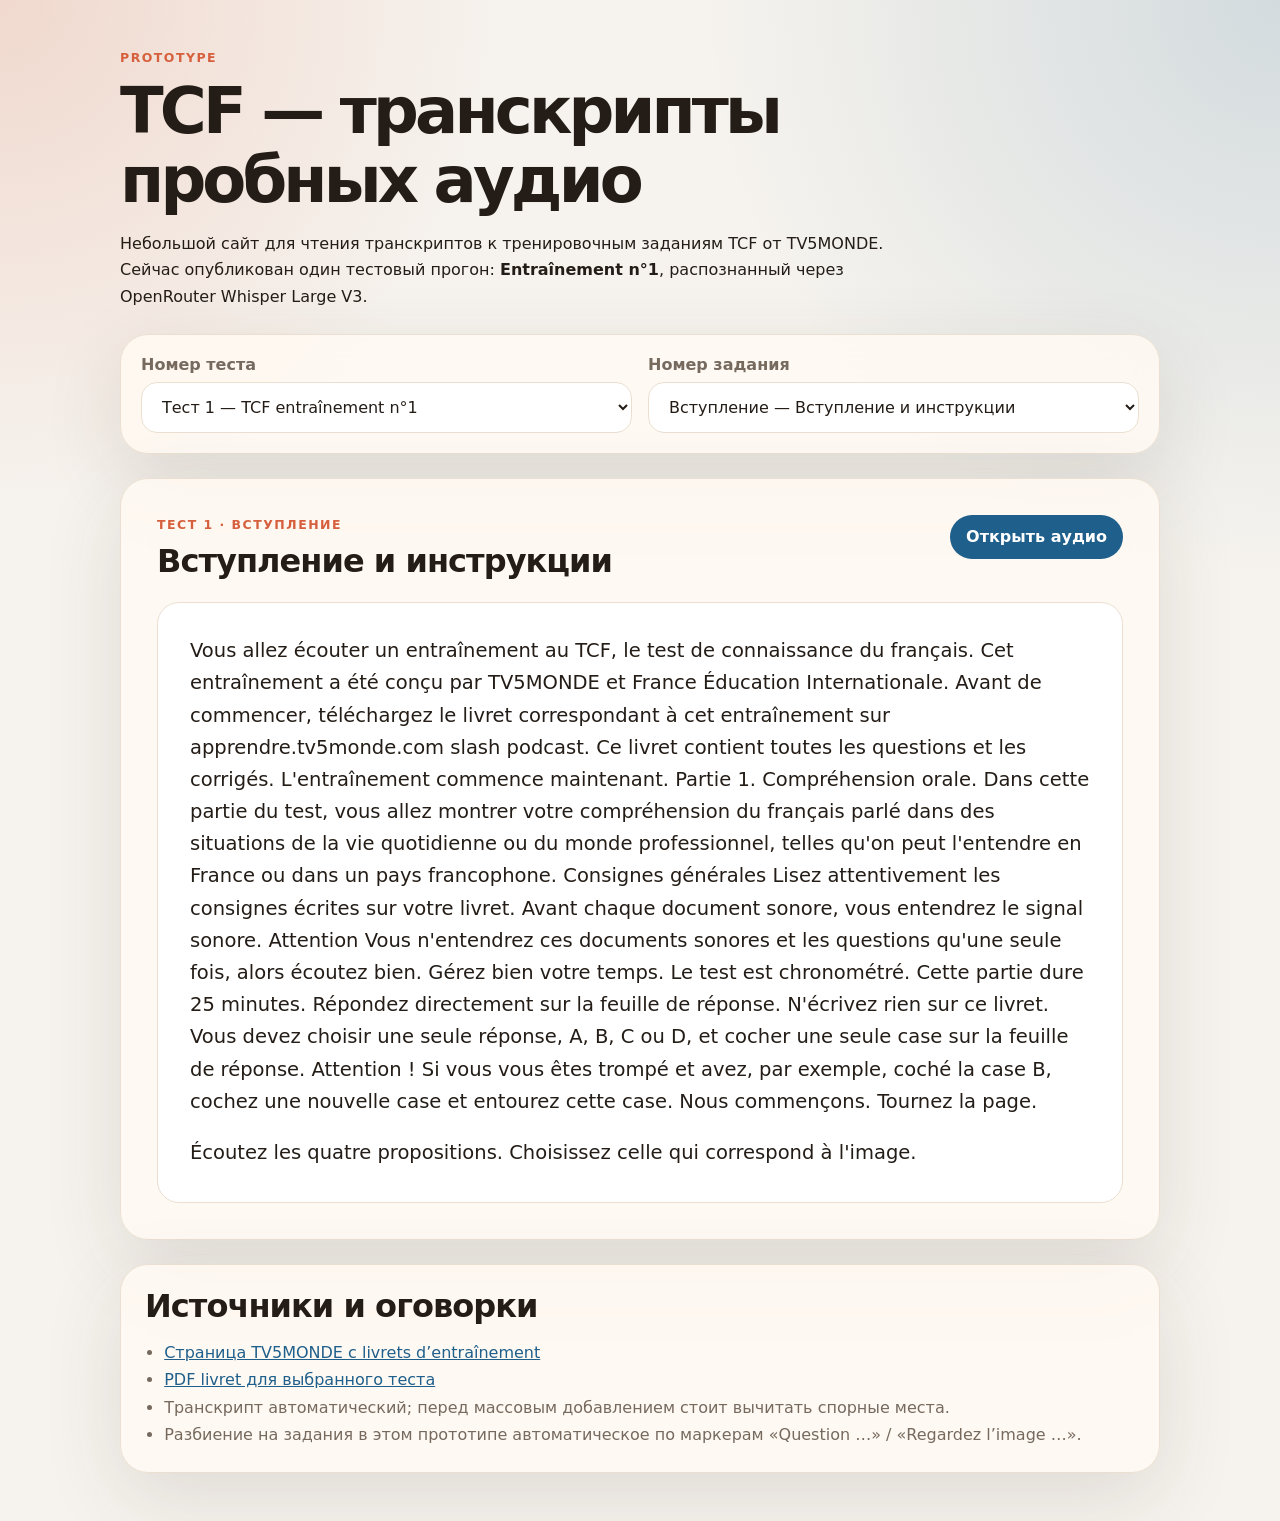
==== docs/index.html @ 1dbebdd3 "Use docs directory for GitHub Pages" ====
<!doctype html>
<html lang="ru">
  <head>
    <meta charset="utf-8" />
    <meta name="viewport" content="width=device-width, initial-scale=1" />
    <title>TCF — транскрипты аудио</title>
    <link rel="stylesheet" href="./styles.css" />
  </head>
  <body>
    <main class="shell">
      <header class="hero">
        <p class="eyebrow">Prototype</p>
        <h1>TCF — транскрипты пробных аудио</h1>
        <p>
          Небольшой сайт для чтения транскриптов к тренировочным заданиям TCF от TV5MONDE.
          Сейчас опубликован один тестовый прогон: <strong>Entraînement n°1</strong>, распознанный через
          OpenRouter Whisper Large V3.
        </p>
      </header>

      <section class="panel controls" aria-label="Выбор транскрипта">
        <label>
          <span>Номер теста</span>
          <select id="testSelect"></select>
        </label>
        <label>
          <span>Номер задания</span>
          <select id="taskSelect"></select>
        </label>
      </section>

      <section class="panel transcript-card" aria-live="polite">
        <div class="card-topline">
          <div>
            <p class="eyebrow" id="taskMeta">Загрузка…</p>
            <h2 id="taskTitle">Транскрипт</h2>
          </div>
          <a id="audioLink" class="button" href="#" target="_blank" rel="noreferrer">Открыть аудио</a>
        </div>
        <article id="transcript" class="transcript"></article>
      </section>

      <section class="panel notes">
        <h2>Источники и оговорки</h2>
        <ul>
          <li><a id="sourcePage" href="#" target="_blank" rel="noreferrer">Страница TV5MONDE с livrets d’entraînement</a></li>
          <li><a id="sourcePdf" href="#" target="_blank" rel="noreferrer">PDF livret для выбранного теста</a></li>
          <li>Транскрипт автоматический; перед массовым добавлением стоит вычитать спорные места.</li>
          <li>Разбиение на задания в этом прототипе автоматическое по маркерам «Question …» / «Regardez l’image …».</li>
        </ul>
      </section>
    </main>

    <script src="./app.js" type="module"></script>
  </body>
</html>
---- docs/styles.css ----
:root {
  color-scheme: light;
  --bg: #f6f3ee;
  --panel: #fffaf3;
  --panel-strong: #ffffff;
  --text: #241d17;
  --muted: #766a5f;
  --accent: #1f5f8b;
  --accent-2: #d6603d;
  --border: #eadfd0;
  --shadow: 0 24px 80px rgba(61, 43, 26, 0.12);
}

* { box-sizing: border-box; }

body {
  margin: 0;
  min-height: 100vh;
  font-family: Inter, ui-sans-serif, system-ui, -apple-system, BlinkMacSystemFont, "Segoe UI", sans-serif;
  color: var(--text);
  background:
    radial-gradient(circle at top left, rgba(214, 96, 61, 0.18), transparent 32rem),
    radial-gradient(circle at top right, rgba(31, 95, 139, 0.16), transparent 36rem),
    var(--bg);
}

.shell {
  width: min(1040px, calc(100% - 32px));
  margin: 0 auto;
  padding: 48px 0;
}

.hero {
  margin-bottom: 24px;
  max-width: 820px;
}

.eyebrow {
  margin: 0 0 8px;
  color: var(--accent-2);
  font-size: 0.78rem;
  font-weight: 800;
  letter-spacing: 0.12em;
  text-transform: uppercase;
}

h1, h2 { margin: 0; line-height: 1.08; }

h1 {
  font-size: clamp(2.1rem, 5vw, 4.9rem);
  letter-spacing: -0.06em;
}

h2 {
  font-size: clamp(1.35rem, 3vw, 2rem);
  letter-spacing: -0.03em;
}

p { line-height: 1.65; }

a { color: var(--accent); }

.panel {
  background: rgba(255, 250, 243, 0.86);
  border: 1px solid var(--border);
  border-radius: 28px;
  box-shadow: var(--shadow);
  backdrop-filter: blur(16px);
}

.controls {
  display: grid;
  grid-template-columns: repeat(2, minmax(0, 1fr));
  gap: 16px;
  margin: 24px 0;
  padding: 20px;
}

label span {
  display: block;
  margin: 0 0 8px;
  color: var(--muted);
  font-weight: 700;
}

select {
  width: 100%;
  border: 1px solid var(--border);
  border-radius: 16px;
  padding: 14px 16px;
  background: var(--panel-strong);
  color: var(--text);
  font: inherit;
}

.transcript-card { padding: clamp(20px, 4vw, 36px); }

.card-topline {
  display: flex;
  align-items: flex-start;
  justify-content: space-between;
  gap: 20px;
  margin-bottom: 24px;
}

.button {
  flex: 0 0 auto;
  display: inline-flex;
  align-items: center;
  justify-content: center;
  min-height: 44px;
  padding: 0 16px;
  border-radius: 999px;
  background: var(--accent);
  color: #fff;
  font-weight: 800;
  text-decoration: none;
}

.transcript {
  padding: clamp(18px, 4vw, 32px);
  border-radius: 22px;
  background: var(--panel-strong);
  border: 1px solid var(--border);
  font-size: clamp(1.05rem, 2vw, 1.22rem);
  line-height: 1.85;
  white-space: pre-wrap;
}

.transcript p { margin: 0 0 1em; }
.transcript p:last-child { margin-bottom: 0; }

.notes {
  margin-top: 24px;
  padding: 24px;
}

.notes ul {
  margin: 16px 0 0;
  padding-left: 1.2rem;
  color: var(--muted);
  line-height: 1.7;
}

@media (max-width: 720px) {
  .shell { width: min(100% - 20px, 1040px); padding: 28px 0; }
  .controls { grid-template-columns: 1fr; }
  .card-topline { flex-direction: column; }
  .button { width: 100%; }
}
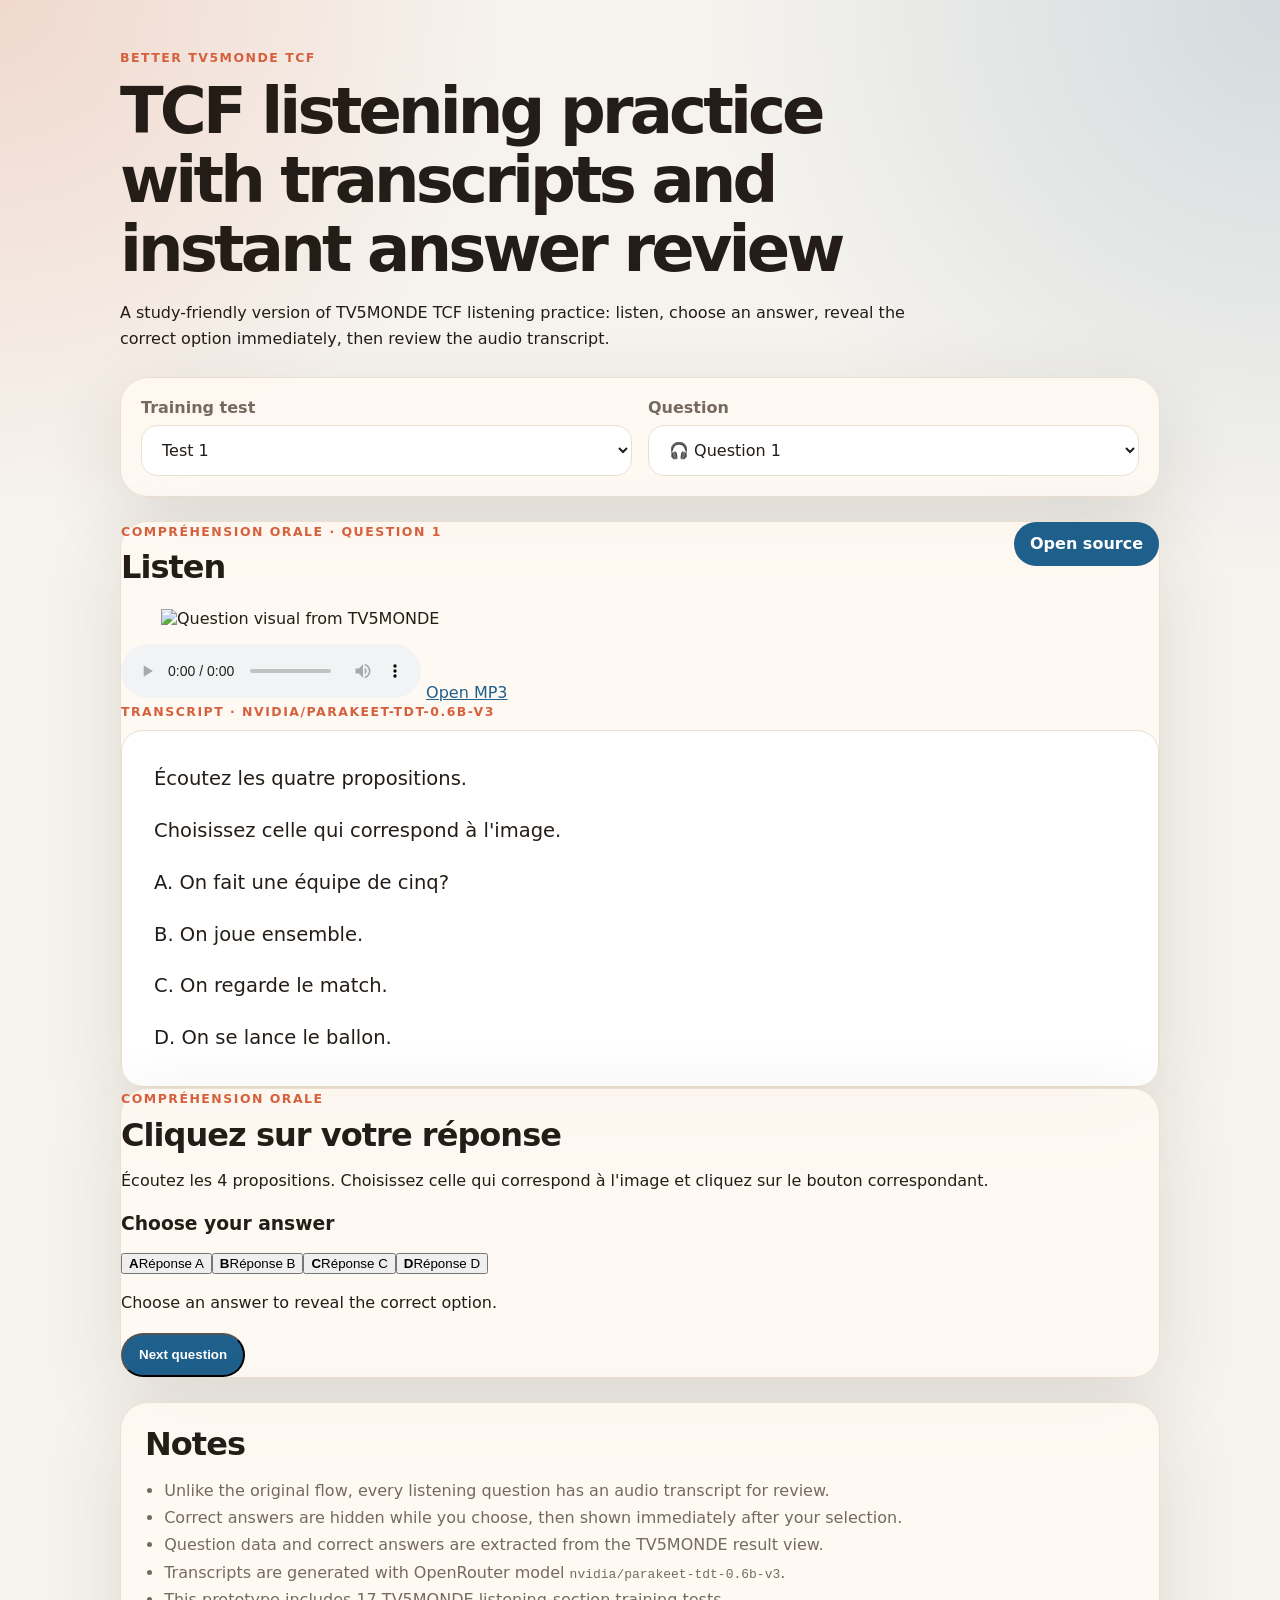
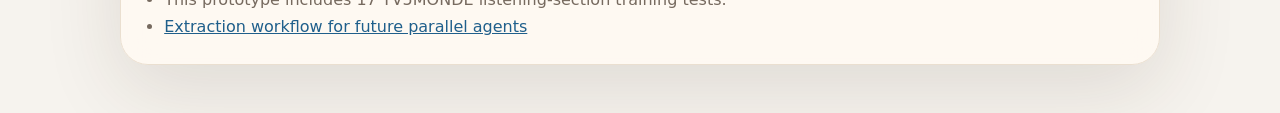
==== commit 9586eb97: "Rename project to Better TV5MONDE TCF" ====
--- a/docs/index.html
+++ b/docs/index.html
@@ -1,52 +1,82 @@
 <!doctype html>
-<html lang="ru">
+<html lang="en">
   <head>
     <meta charset="utf-8" />
     <meta name="viewport" content="width=device-width, initial-scale=1" />
-    <title>TCF — транскрипты аудио</title>
+    <title>Better TV5MONDE TCF</title>
     <link rel="stylesheet" href="./styles.css" />
   </head>
   <body>
     <main class="shell">
       <header class="hero">
-        <p class="eyebrow">Prototype</p>
-        <h1>TCF — транскрипты пробных аудио</h1>
+        <p class="eyebrow">Better TV5MONDE TCF</p>
+        <h1>TCF listening practice with transcripts and instant answer review</h1>
         <p>
-          Небольшой сайт для чтения транскриптов к тренировочным заданиям TCF от TV5MONDE.
-          Сейчас опубликован один тестовый прогон: <strong>Entraînement n°1</strong>, распознанный через
-          OpenRouter Whisper Large V3.
+          A study-friendly version of TV5MONDE TCF listening practice: listen, choose an
+          answer, reveal the correct option immediately, then review the audio transcript.
         </p>
       </header>
 
-      <section class="panel controls" aria-label="Выбор транскрипта">
+      <section class="panel controls" aria-label="Question selection">
         <label>
-          <span>Номер теста</span>
-          <select id="testSelect"></select>
+          <span>Training test</span>
+          <select id="lotSelect"></select>
         </label>
         <label>
-          <span>Номер задания</span>
-          <select id="taskSelect"></select>
+          <span>Question</span>
+          <select id="questionSelect"></select>
         </label>
       </section>
 
-      <section class="panel transcript-card" aria-live="polite">
-        <div class="card-topline">
-          <div>
-            <p class="eyebrow" id="taskMeta">Загрузка…</p>
-            <h2 id="taskTitle">Транскрипт</h2>
+      <section class="layout">
+        <article class="panel media-card">
+          <div class="card-topline">
+            <div>
+              <p class="eyebrow" id="questionMeta">Loading…</p>
+              <h2>Listen</h2>
+            </div>
+            <a id="sourceLink" class="button secondary" href="#" target="_blank" rel="noreferrer">Open source</a>
           </div>
-          <a id="audioLink" class="button" href="#" target="_blank" rel="noreferrer">Открыть аудио</a>
-        </div>
-        <article id="transcript" class="transcript"></article>
+
+          <figure id="imageBlock" class="image-block" hidden>
+            <img id="questionImage" alt="Question visual from TV5MONDE" />
+          </figure>
+
+          <div id="audioBlock" class="audio-block" hidden>
+            <audio id="audio" controls preload="metadata"></audio>
+            <a id="audioLink" href="#" target="_blank" rel="noreferrer">Open MP3</a>
+          </div>
+
+          <section class="transcript-section" aria-label="Audio transcript">
+            <p class="eyebrow" id="modelMeta">Transcript</p>
+            <div id="transcript" class="transcript"></div>
+          </section>
+        </article>
+
+        <article class="panel answer-card">
+          <p class="eyebrow" id="skillMeta">Question</p>
+          <h2 id="questionTitle">Question</h2>
+          <p id="instruction" class="instruction"></p>
+
+          <h3>Choose your answer</h3>
+          <div id="answers" class="answers"></div>
+          <p id="feedback" class="feedback" aria-live="polite"></p>
+
+          <div class="actions">
+            <button id="nextButton" class="button" type="button">Next question</button>
+          </div>
+        </article>
       </section>
 
       <section class="panel notes">
-        <h2>Источники и оговорки</h2>
+        <h2>Notes</h2>
         <ul>
-          <li><a id="sourcePage" href="#" target="_blank" rel="noreferrer">Страница TV5MONDE с livrets d’entraînement</a></li>
-          <li><a id="sourcePdf" href="#" target="_blank" rel="noreferrer">PDF livret для выбранного теста</a></li>
-          <li>Транскрипт автоматический; перед массовым добавлением стоит вычитать спорные места.</li>
-          <li>Разбиение на задания в этом прототипе автоматическое по маркерам «Question …» / «Regardez l’image …».</li>
+          <li>Unlike the original flow, every listening question has an audio transcript for review.</li>
+          <li>Correct answers are hidden while you choose, then shown immediately after your selection.</li>
+          <li>Question data and correct answers are extracted from the TV5MONDE result view.</li>
+          <li>Transcripts are generated with OpenRouter model <code>nvidia/parakeet-tdt-0.6b-v3</code>.</li>
+          <li>This prototype includes 17 TV5MONDE listening-section training tests.</li>
+          <li><a href="./EXTRACTION.md">Extraction workflow for future parallel agents</a></li>
         </ul>
       </section>
     </main>
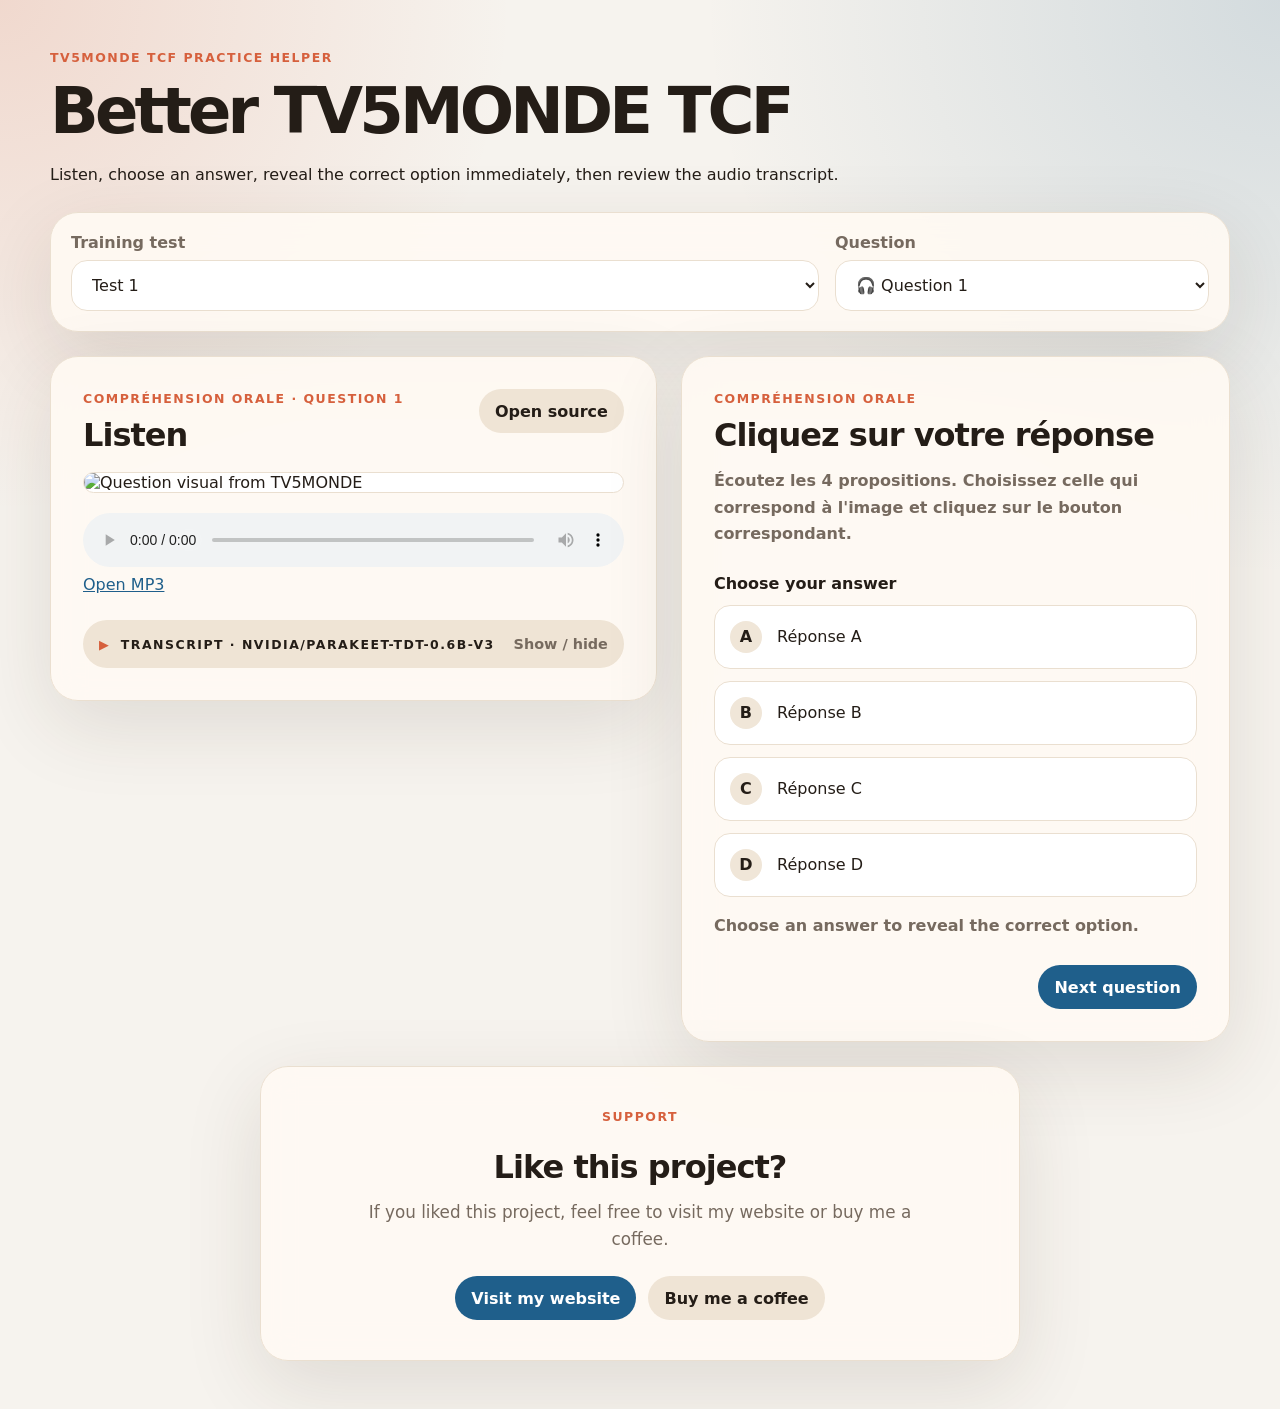
==== commit 5895a3d9: "Improve footer support card" ====
--- a/docs/index.html
+++ b/docs/index.html
@@ -9,11 +9,10 @@
   <body>
     <main class="shell">
       <header class="hero">
-        <p class="eyebrow">Better TV5MONDE TCF</p>
-        <h1>TCF listening practice with transcripts and instant answer review</h1>
+        <p class="eyebrow">TV5MONDE TCF practice helper</p>
+        <h1>Better TV5MONDE TCF</h1>
         <p>
-          A study-friendly version of TV5MONDE TCF listening practice: listen, choose an
-          answer, reveal the correct option immediately, then review the audio transcript.
+          Listen, choose an answer, reveal the correct option immediately, then review the audio transcript.
         </p>
       </header>
 
@@ -48,8 +47,13 @@
           </div>
 
           <section class="transcript-section" aria-label="Audio transcript">
-            <p class="eyebrow" id="modelMeta">Transcript</p>
-            <div id="transcript" class="transcript"></div>
+            <details id="transcriptDetails" class="transcript-disclosure">
+              <summary>
+                <span id="modelMeta">Transcript</span>
+                <span class="summary-hint">Show / hide</span>
+              </summary>
+              <div id="transcript" class="transcript"></div>
+            </details>
           </section>
         </article>
 
@@ -68,17 +72,17 @@
         </article>
       </section>
 
-      <section class="panel notes">
-        <h2>Notes</h2>
-        <ul>
-          <li>Unlike the original flow, every listening question has an audio transcript for review.</li>
-          <li>Correct answers are hidden while you choose, then shown immediately after your selection.</li>
-          <li>Question data and correct answers are extracted from the TV5MONDE result view.</li>
-          <li>Transcripts are generated with OpenRouter model <code>nvidia/parakeet-tdt-0.6b-v3</code>.</li>
-          <li>This prototype includes 17 TV5MONDE listening-section training tests.</li>
-          <li><a href="./EXTRACTION.md">Extraction workflow for future parallel agents</a></li>
-        </ul>
-      </section>
+      <footer class="panel footer-card">
+        <p class="eyebrow">Support</p>
+        <h2>Like this project?</h2>
+        <p>
+          If you liked this project, feel free to visit my website or buy me a coffee.
+        </p>
+        <div class="footer-links">
+          <a href="https://romanf.cc/" target="_blank" rel="noreferrer">Visit my website</a>
+          <a href="https://buymeacoffee.com/romanf" target="_blank" rel="noreferrer">Buy me a coffee</a>
+        </div>
+      </footer>
     </main>
 
     <script src="./app.js" type="module"></script>
--- a/docs/styles.css
+++ b/docs/styles.css
@@ -7,6 +7,10 @@
   --muted: #766a5f;
   --accent: #1f5f8b;
   --accent-2: #d6603d;
+  --good: #16794b;
+  --good-bg: #eaf8ef;
+  --bad: #b43b2f;
+  --bad-bg: #fff0ec;
   --border: #eadfd0;
   --shadow: 0 24px 80px rgba(61, 43, 26, 0.12);
 }
@@ -25,14 +29,14 @@
 }
 
 .shell {
-  width: min(1040px, calc(100% - 32px));
+  width: min(1180px, calc(100% - 32px));
   margin: 0 auto;
   padding: 48px 0;
 }
 
 .hero {
   margin-bottom: 24px;
-  max-width: 820px;
+  max-width: 900px;
 }
 
 .eyebrow {
@@ -44,7 +48,7 @@
   text-transform: uppercase;
 }
 
-h1, h2 { margin: 0; line-height: 1.08; }
+h1, h2, h3 { margin: 0; line-height: 1.08; }
 
 h1 {
   font-size: clamp(2.1rem, 5vw, 4.9rem);
@@ -56,12 +60,14 @@
   letter-spacing: -0.03em;
 }
 
+h3 { margin-top: 28px; font-size: 1rem; }
+
 p { line-height: 1.65; }
 
 a { color: var(--accent); }
 
 .panel {
-  background: rgba(255, 250, 243, 0.86);
+  background: rgba(255, 250, 243, 0.9);
   border: 1px solid var(--border);
   border-radius: 28px;
   box-shadow: var(--shadow);
@@ -70,7 +76,7 @@
 
 .controls {
   display: grid;
-  grid-template-columns: repeat(2, minmax(0, 1fr));
+  grid-template-columns: minmax(0, 2fr) minmax(220px, 1fr);
   gap: 16px;
   margin: 24px 0;
   padding: 20px;
@@ -93,14 +99,28 @@
   font: inherit;
 }
 
-.transcript-card { padding: clamp(20px, 4vw, 36px); }
+.layout {
+  display: grid;
+  grid-template-columns: minmax(0, 1.05fr) minmax(360px, 0.95fr);
+  gap: 24px;
+  align-items: start;
+}
+
+.media-card,
+.answer-card,
+.footer-card { padding: clamp(20px, 4vw, 32px); }
+
+.answer-card {
+  position: sticky;
+  top: 20px;
+}
 
 .card-topline {
   display: flex;
   align-items: flex-start;
   justify-content: space-between;
   gap: 20px;
-  margin-bottom: 24px;
+  margin-bottom: 20px;
 }
 
 .button {
@@ -110,41 +130,227 @@
   justify-content: center;
   min-height: 44px;
   padding: 0 16px;
+  border: 0;
   border-radius: 999px;
   background: var(--accent);
   color: #fff;
+  font: inherit;
   font-weight: 800;
   text-decoration: none;
+  cursor: pointer;
+}
+
+.button.secondary { background: #efe4d5; color: var(--text); }
+.button:focus-visible, .answer:focus-visible, select:focus-visible, summary:focus-visible {
+  outline: 3px solid rgba(31, 95, 139, 0.35);
+  outline-offset: 3px;
+}
+
+.instruction {
+  color: var(--muted);
+  font-weight: 650;
+}
+
+.image-block {
+  margin: 20px 0;
+  overflow: hidden;
+  border-radius: 20px;
+  border: 1px solid var(--border);
+  background: #fff;
+}
+
+.image-block img {
+  display: block;
+  width: 100%;
+  height: auto;
+}
+
+.audio-block {
+  display: grid;
+  gap: 8px;
+  margin: 20px 0;
+}
+
+audio { width: 100%; }
+
+.transcript-section { margin-top: 26px; }
+
+.transcript-disclosure summary {
+  display: flex;
+  align-items: center;
+  justify-content: space-between;
+  gap: 12px;
+  min-height: 48px;
+  padding: 0 16px;
+  border-radius: 999px;
+  background: #efe4d5;
+  color: var(--text);
+  font-weight: 800;
+  cursor: pointer;
+  list-style: none;
+}
+
+.transcript-disclosure summary::-webkit-details-marker { display: none; }
+
+.transcript-disclosure summary::before {
+  content: '▶';
+  color: var(--accent-2);
+  font-size: 0.8rem;
+  transition: transform 120ms ease;
+}
+
+.transcript-disclosure[open] summary::before { transform: rotate(90deg); }
+
+#modelMeta {
+  margin-right: auto;
+  font-size: 0.78rem;
+  letter-spacing: 0.12em;
+  text-transform: uppercase;
+}
+
+.summary-hint {
+  color: var(--muted);
+  font-size: 0.9rem;
 }
 
 .transcript {
-  padding: clamp(18px, 4vw, 32px);
+  margin-top: 12px;
+  padding: clamp(18px, 4vw, 28px);
   border-radius: 22px;
   background: var(--panel-strong);
   border: 1px solid var(--border);
-  font-size: clamp(1.05rem, 2vw, 1.22rem);
+  font-size: clamp(1.02rem, 2vw, 1.14rem);
   line-height: 1.85;
-  white-space: pre-wrap;
 }
 
 .transcript p { margin: 0 0 1em; }
 .transcript p:last-child { margin-bottom: 0; }
 
-.notes {
+.answers {
+  display: grid;
+  gap: 12px;
+  margin-top: 12px;
+}
+
+.answer {
+  display: grid;
+  grid-template-columns: 2.2rem 1fr auto;
+  gap: 12px;
+  align-items: center;
+  width: 100%;
+  padding: 15px;
+  border: 1px solid var(--border);
+  border-radius: 16px;
+  background: var(--panel-strong);
+  color: var(--text);
+  font: inherit;
+  text-align: left;
+  cursor: pointer;
+  transition: transform 120ms ease, border-color 120ms ease, background 120ms ease;
+}
+
+.answer:hover { transform: translateY(-1px); }
+
+.answer strong {
+  display: inline-grid;
+  place-items: center;
+  width: 2rem;
+  height: 2rem;
+  border-radius: 999px;
+  background: #f0e6d8;
+}
+
+.answer.selected { border-width: 2px; }
+.answer.correct {
+  border-color: rgba(22, 121, 75, 0.45);
+  background: var(--good-bg);
+}
+
+.answer.correct strong { background: var(--good); color: #fff; }
+.answer.incorrect {
+  border-color: rgba(180, 59, 47, 0.45);
+  background: var(--bad-bg);
+}
+.answer.incorrect strong { background: var(--bad); color: #fff; }
+.answer em { color: var(--good); font-style: normal; font-weight: 800; font-size: 0.82rem; }
+.answer.incorrect em { color: var(--bad); }
+
+.feedback {
+  min-height: 1.8em;
+  margin: 16px 0 0;
+  font-weight: 800;
+}
+.feedback.muted { color: var(--muted); font-weight: 650; }
+.feedback.correct { color: var(--good); }
+.feedback.incorrect { color: var(--bad); }
+
+.actions {
+  display: flex;
+  justify-content: flex-end;
   margin-top: 24px;
-  padding: 24px;
-}
-
-.notes ul {
-  margin: 16px 0 0;
-  padding-left: 1.2rem;
+}
+
+.footer-card {
+  display: grid;
+  gap: 14px;
+  justify-items: center;
+  max-width: 760px;
+  margin: 24px auto 0;
+  padding: clamp(24px, 5vw, 40px);
+  text-align: center;
+}
+
+.footer-card p:not(.eyebrow) {
+  max-width: 560px;
+  margin: 0;
   color: var(--muted);
-  line-height: 1.7;
-}
-
-@media (max-width: 720px) {
-  .shell { width: min(100% - 20px, 1040px); padding: 28px 0; }
-  .controls { grid-template-columns: 1fr; }
+  font-size: 1.05rem;
+}
+
+.footer-links {
+  display: flex;
+  flex-wrap: wrap;
+  gap: 12px;
+  align-items: center;
+  justify-content: center;
+  margin-top: 8px;
+}
+
+.footer-links a {
+  display: inline-flex;
+  align-items: center;
+  min-height: 44px;
+  padding: 0 16px;
+  border-radius: 999px;
+  background: #efe4d5;
+  color: var(--text);
+  font-weight: 800;
+  text-decoration: none;
+}
+
+.footer-links a:first-child {
+  background: var(--accent);
+  color: #fff;
+}
+
+.footer-links a:hover { transform: translateY(-1px); }
+.footer-links a:not(:first-child):hover { color: var(--accent); }
+
+code {
+  padding: 0.1em 0.35em;
+  border-radius: 6px;
+  background: #efe4d5;
+}
+
+@media (max-width: 900px) {
+  .layout, .controls { grid-template-columns: 1fr; }
+  .answer-card { position: static; }
   .card-topline { flex-direction: column; }
   .button { width: 100%; }
 }
+
+@media (max-width: 720px) {
+  .shell { width: min(100% - 20px, 1180px); padding: 28px 0; }
+  .answer { grid-template-columns: 2.2rem 1fr; }
+  .answer em { grid-column: 2; }
+}
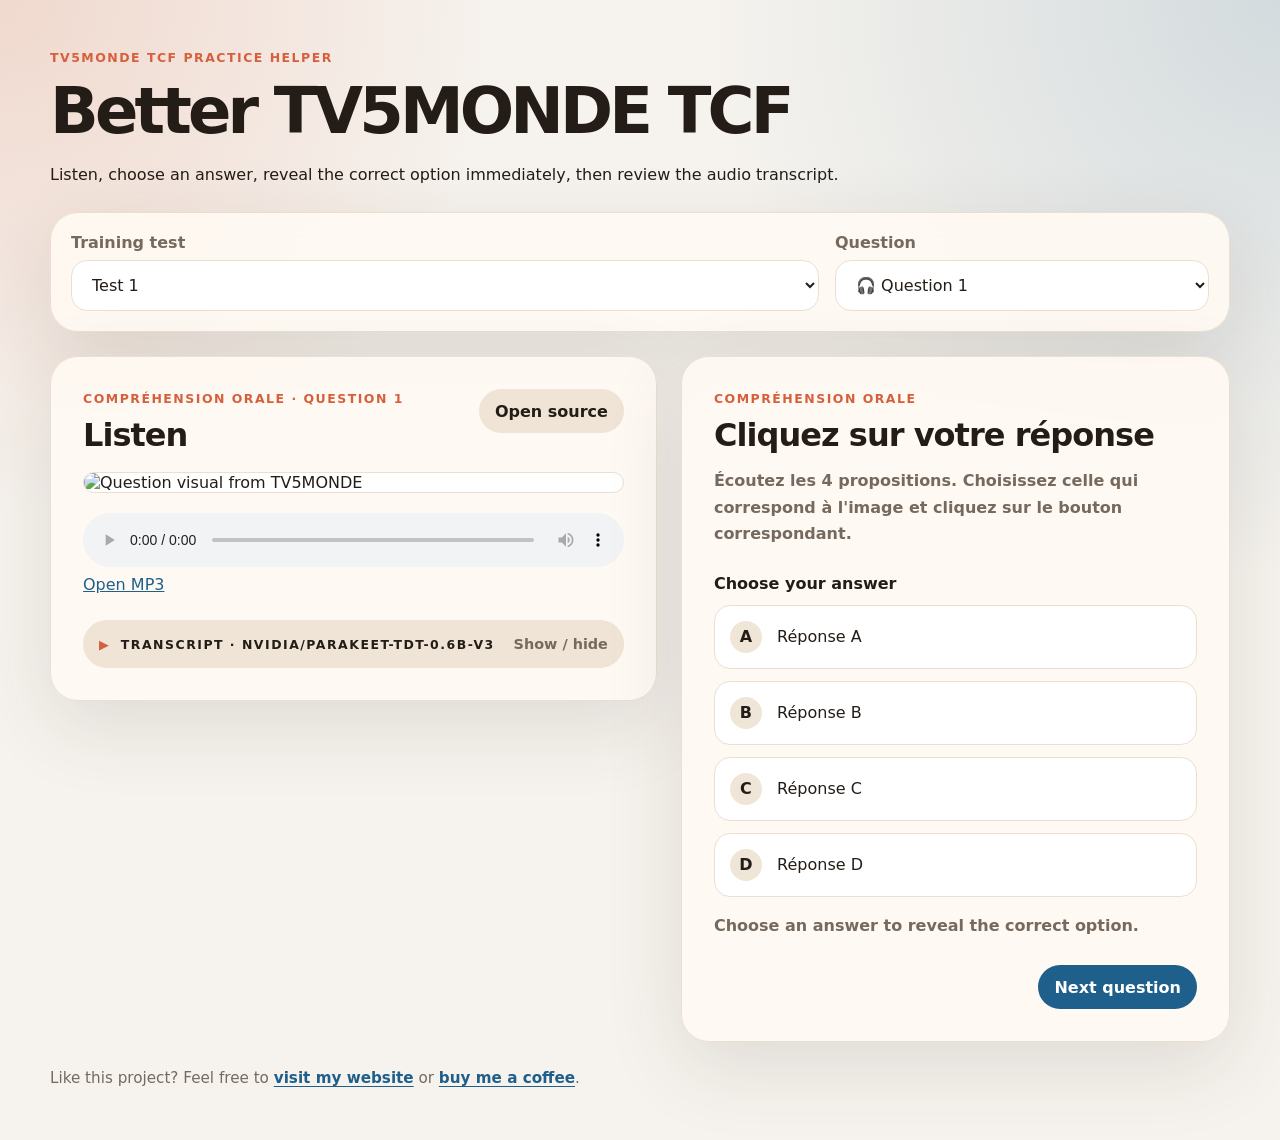
==== commit 8ebf22d7: "Make footer minimal and full width" ====
--- a/docs/index.html
+++ b/docs/index.html
@@ -4,7 +4,7 @@
     <meta charset="utf-8" />
     <meta name="viewport" content="width=device-width, initial-scale=1" />
     <title>Better TV5MONDE TCF</title>
-    <link rel="stylesheet" href="./styles.css" />
+    <link rel="stylesheet" href="./styles.css?v=footer-card" />
   </head>
   <body>
     <main class="shell">
@@ -72,16 +72,13 @@
         </article>
       </section>
 
-      <footer class="panel footer-card">
-        <p class="eyebrow">Support</p>
-        <h2>Like this project?</h2>
+      <footer class="footer-card">
         <p>
-          If you liked this project, feel free to visit my website or buy me a coffee.
+          Like this project? Feel free to
+          <a href="https://romanf.cc/" target="_blank" rel="noreferrer">visit my website</a>
+          or
+          <a href="https://buymeacoffee.com/romanf" target="_blank" rel="noreferrer">buy me a coffee</a>.
         </p>
-        <div class="footer-links">
-          <a href="https://romanf.cc/" target="_blank" rel="noreferrer">Visit my website</a>
-          <a href="https://buymeacoffee.com/romanf" target="_blank" rel="noreferrer">Buy me a coffee</a>
-        </div>
       </footer>
     </main>
 
--- a/docs/styles.css
+++ b/docs/styles.css
@@ -107,8 +107,7 @@
 }
 
 .media-card,
-.answer-card,
-.footer-card { padding: clamp(20px, 4vw, 32px); }
+.answer-card { padding: clamp(20px, 4vw, 32px); }
 
 .answer-card {
   position: sticky;
@@ -291,50 +290,24 @@
 }
 
 .footer-card {
-  display: grid;
-  gap: 14px;
-  justify-items: center;
-  max-width: 760px;
-  margin: 24px auto 0;
-  padding: clamp(24px, 5vw, 40px);
-  text-align: center;
-}
-
-.footer-card p:not(.eyebrow) {
-  max-width: 560px;
+  width: 100%;
+  margin-top: 24px;
+  color: var(--muted);
+  font-size: 0.95rem;
+}
+
+.footer-card p {
   margin: 0;
-  color: var(--muted);
-  font-size: 1.05rem;
-}
-
-.footer-links {
-  display: flex;
-  flex-wrap: wrap;
-  gap: 12px;
-  align-items: center;
-  justify-content: center;
-  margin-top: 8px;
-}
-
-.footer-links a {
-  display: inline-flex;
-  align-items: center;
-  min-height: 44px;
-  padding: 0 16px;
-  border-radius: 999px;
-  background: #efe4d5;
-  color: var(--text);
-  font-weight: 800;
-  text-decoration: none;
-}
-
-.footer-links a:first-child {
-  background: var(--accent);
-  color: #fff;
-}
-
-.footer-links a:hover { transform: translateY(-1px); }
-.footer-links a:not(:first-child):hover { color: var(--accent); }
+}
+
+.footer-card a {
+  color: var(--accent);
+  font-weight: 800;
+  text-decoration-thickness: 0.08em;
+  text-underline-offset: 0.18em;
+}
+
+.footer-card a:hover { color: var(--accent-2); }
 
 code {
   padding: 0.1em 0.35em;
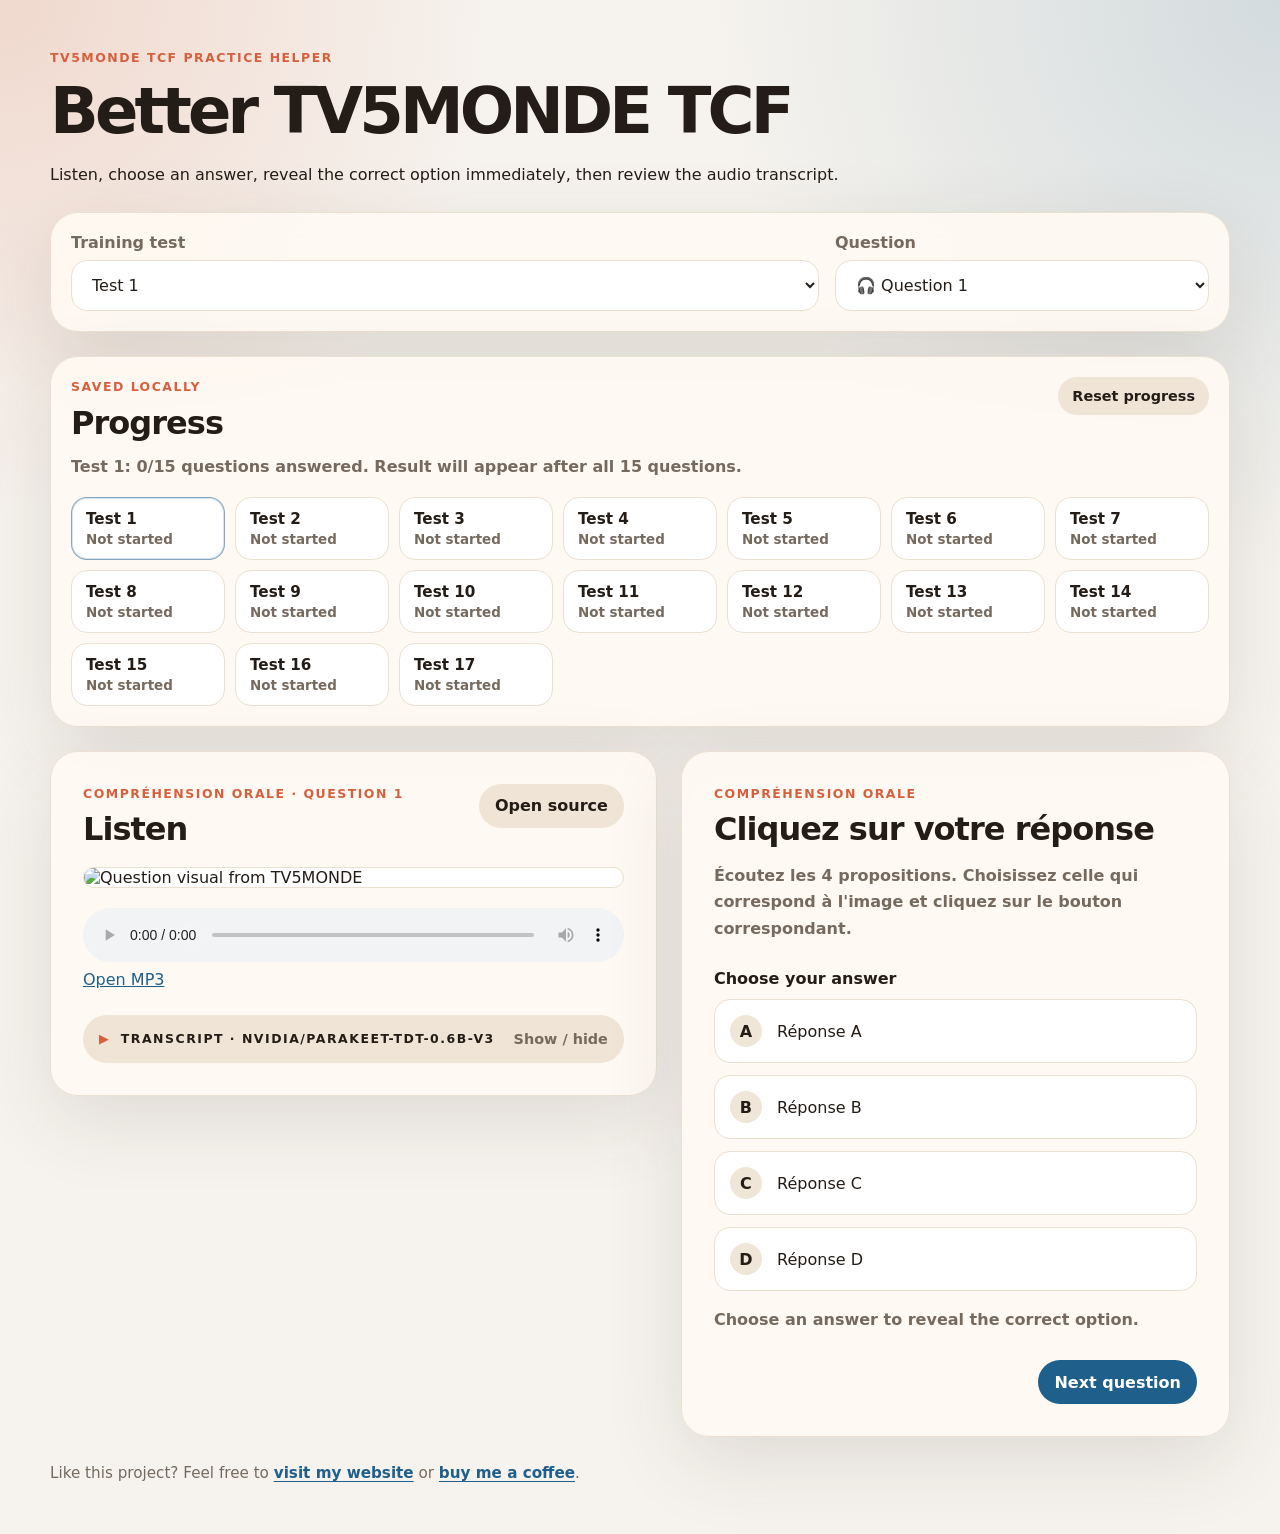
==== commit 920e1a02: "Add local progress and test results" ====
--- a/docs/index.html
+++ b/docs/index.html
@@ -4,7 +4,7 @@
     <meta charset="utf-8" />
     <meta name="viewport" content="width=device-width, initial-scale=1" />
     <title>Better TV5MONDE TCF</title>
-    <link rel="stylesheet" href="./styles.css?v=footer-card" />
+    <link rel="stylesheet" href="./styles.css?v=progress-results" />
   </head>
   <body>
     <main class="shell">
@@ -25,6 +25,18 @@
           <span>Question</span>
           <select id="questionSelect"></select>
         </label>
+      </section>
+
+      <section class="panel progress-card" aria-label="Saved progress">
+        <div class="progress-heading">
+          <div>
+            <p class="eyebrow">Saved locally</p>
+            <h2>Progress</h2>
+          </div>
+          <button id="resetProgressButton" class="button secondary compact" type="button">Reset progress</button>
+        </div>
+        <p id="currentResult" class="result-summary" aria-live="polite"></p>
+        <div id="testProgress" class="test-progress" role="list"></div>
       </section>
 
       <section class="layout">
@@ -75,7 +87,7 @@
       <footer class="footer-card">
         <p>
           Like this project? Feel free to
-          <a href="https://romanf.cc/" target="_blank" rel="noreferrer">visit my website</a>
+          <a href="https://lazyd3v.com/" target="_blank" rel="noreferrer">visit my website</a>
           or
           <a href="https://buymeacoffee.com/romanf" target="_blank" rel="noreferrer">buy me a coffee</a>.
         </p>
--- a/docs/styles.css
+++ b/docs/styles.css
@@ -82,6 +82,81 @@
   padding: 20px;
 }
 
+.progress-card {
+  margin: 0 0 24px;
+  padding: 20px;
+}
+
+.progress-heading {
+  display: flex;
+  align-items: flex-start;
+  justify-content: space-between;
+  gap: 16px;
+  margin-bottom: 14px;
+}
+
+.result-summary {
+  margin: 0 0 16px;
+  color: var(--muted);
+  font-weight: 750;
+}
+
+.result-summary.complete {
+  color: var(--good);
+}
+
+.test-progress {
+  display: grid;
+  grid-template-columns: repeat(auto-fit, minmax(150px, 1fr));
+  gap: 10px;
+}
+
+.progress-pill {
+  display: grid;
+  gap: 4px;
+  width: 100%;
+  padding: 12px 14px;
+  border: 1px solid var(--border);
+  border-radius: 16px;
+  background: var(--panel-strong);
+  color: var(--text);
+  font: inherit;
+  text-align: left;
+  cursor: pointer;
+}
+
+.progress-pill strong {
+  font-size: 0.95rem;
+}
+
+.progress-pill span {
+  color: var(--muted);
+  font-size: 0.84rem;
+  font-weight: 750;
+}
+
+.progress-pill.current {
+  border-color: rgba(31, 95, 139, 0.55);
+  box-shadow: inset 0 0 0 1px rgba(31, 95, 139, 0.18);
+}
+
+.progress-pill.started {
+  background: #fff7ea;
+}
+
+.progress-pill.completed {
+  background: var(--good-bg);
+  border-color: rgba(22, 121, 75, 0.35);
+}
+
+.progress-pill.completed span {
+  color: var(--good);
+}
+
+.progress-pill:hover {
+  transform: translateY(-1px);
+}
+
 label span {
   display: block;
   margin: 0 0 8px;
@@ -140,7 +215,12 @@
 }
 
 .button.secondary { background: #efe4d5; color: var(--text); }
-.button:focus-visible, .answer:focus-visible, select:focus-visible, summary:focus-visible {
+.button.compact {
+  min-height: 38px;
+  padding: 0 14px;
+  font-size: 0.9rem;
+}
+.button:focus-visible, .answer:focus-visible, .progress-pill:focus-visible, select:focus-visible, summary:focus-visible {
   outline: 3px solid rgba(31, 95, 139, 0.35);
   outline-offset: 3px;
 }
@@ -318,7 +398,7 @@
 @media (max-width: 900px) {
   .layout, .controls { grid-template-columns: 1fr; }
   .answer-card { position: static; }
-  .card-topline { flex-direction: column; }
+  .card-topline, .progress-heading { flex-direction: column; }
   .button { width: 100%; }
 }
 
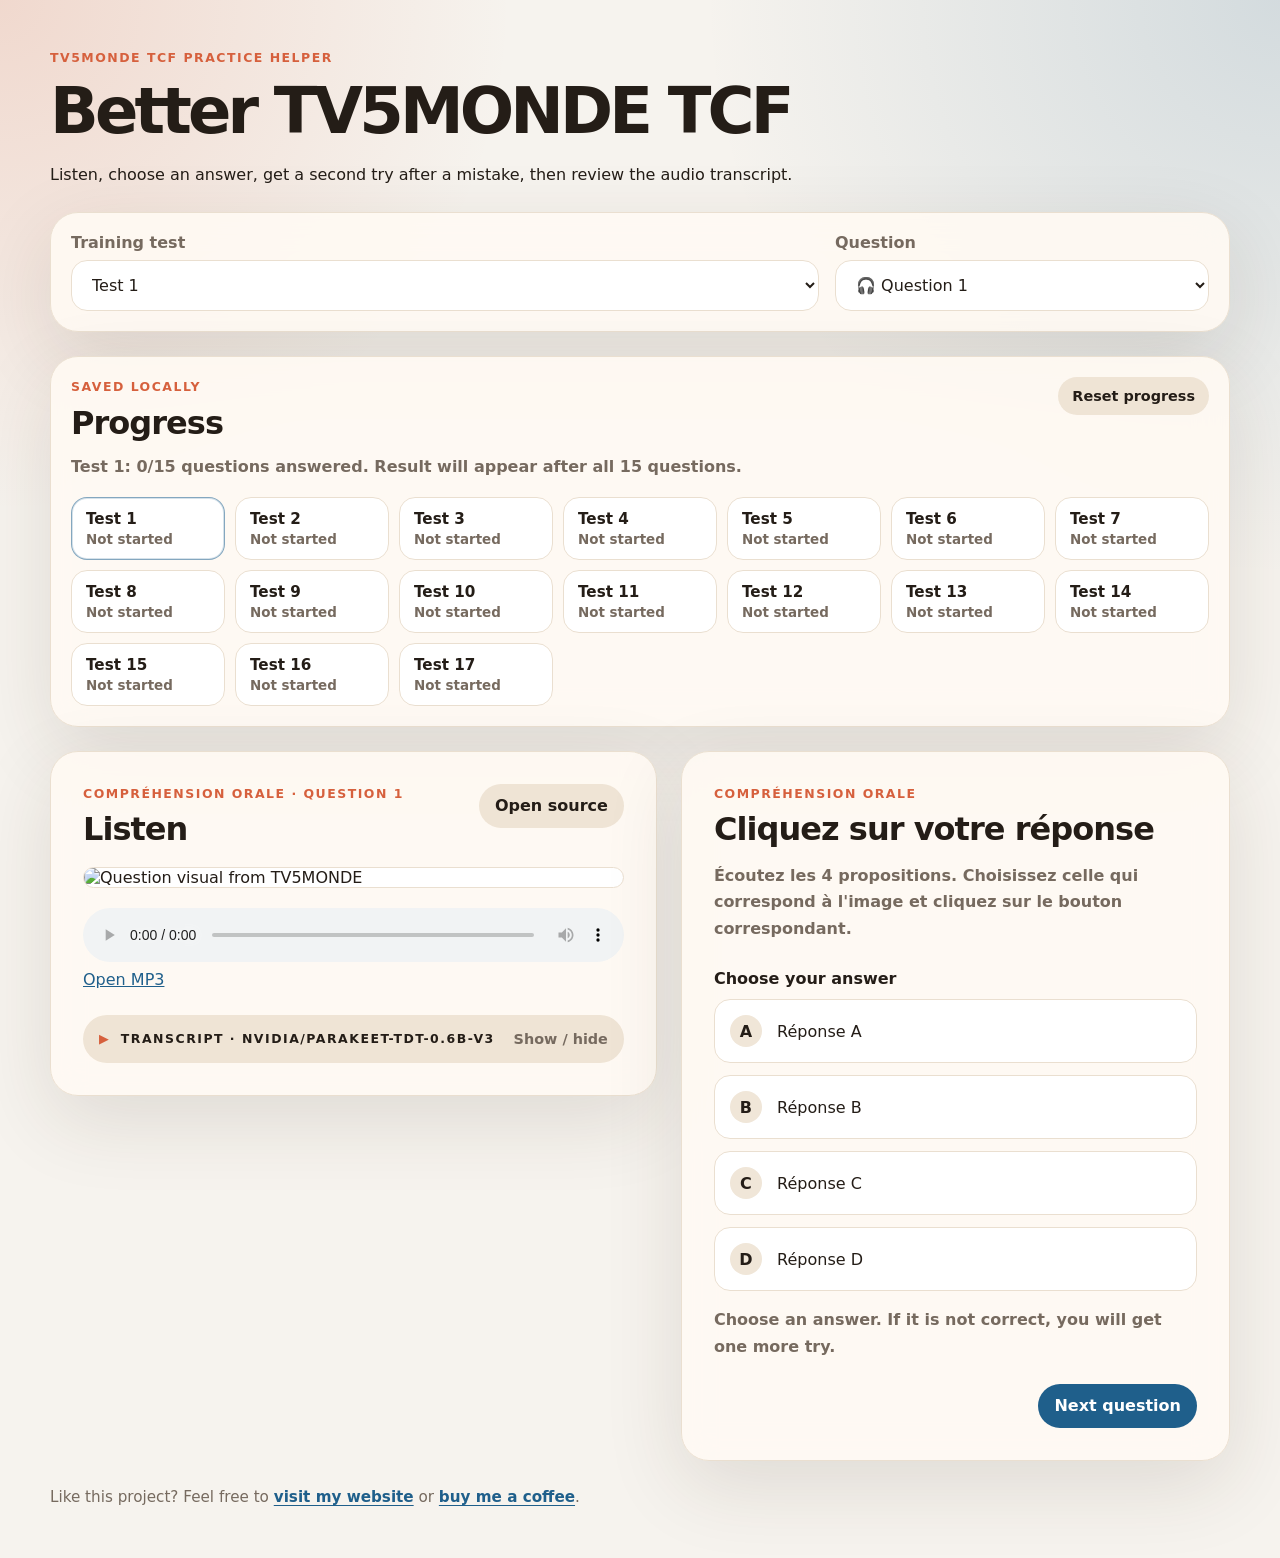
==== commit e94ac3d3: "Add second attempt before revealing answers" ====
--- a/docs/index.html
+++ b/docs/index.html
@@ -4,7 +4,7 @@
     <meta charset="utf-8" />
     <meta name="viewport" content="width=device-width, initial-scale=1" />
     <title>Better TV5MONDE TCF</title>
-    <link rel="stylesheet" href="./styles.css?v=progress-results" />
+    <link rel="stylesheet" href="./styles.css?v=second-attempt-2" />
   </head>
   <body>
     <main class="shell">
@@ -12,7 +12,7 @@
         <p class="eyebrow">TV5MONDE TCF practice helper</p>
         <h1>Better TV5MONDE TCF</h1>
         <p>
-          Listen, choose an answer, reveal the correct option immediately, then review the audio transcript.
+          Listen, choose an answer, get a second try after a mistake, then review the audio transcript.
         </p>
       </header>
 
--- a/docs/styles.css
+++ b/docs/styles.css
@@ -328,7 +328,8 @@
   transition: transform 120ms ease, border-color 120ms ease, background 120ms ease;
 }
 
-.answer:hover { transform: translateY(-1px); }
+.answer:hover:not(:disabled) { transform: translateY(-1px); }
+.answer:disabled { cursor: default; }
 
 .answer strong {
   display: inline-grid;
